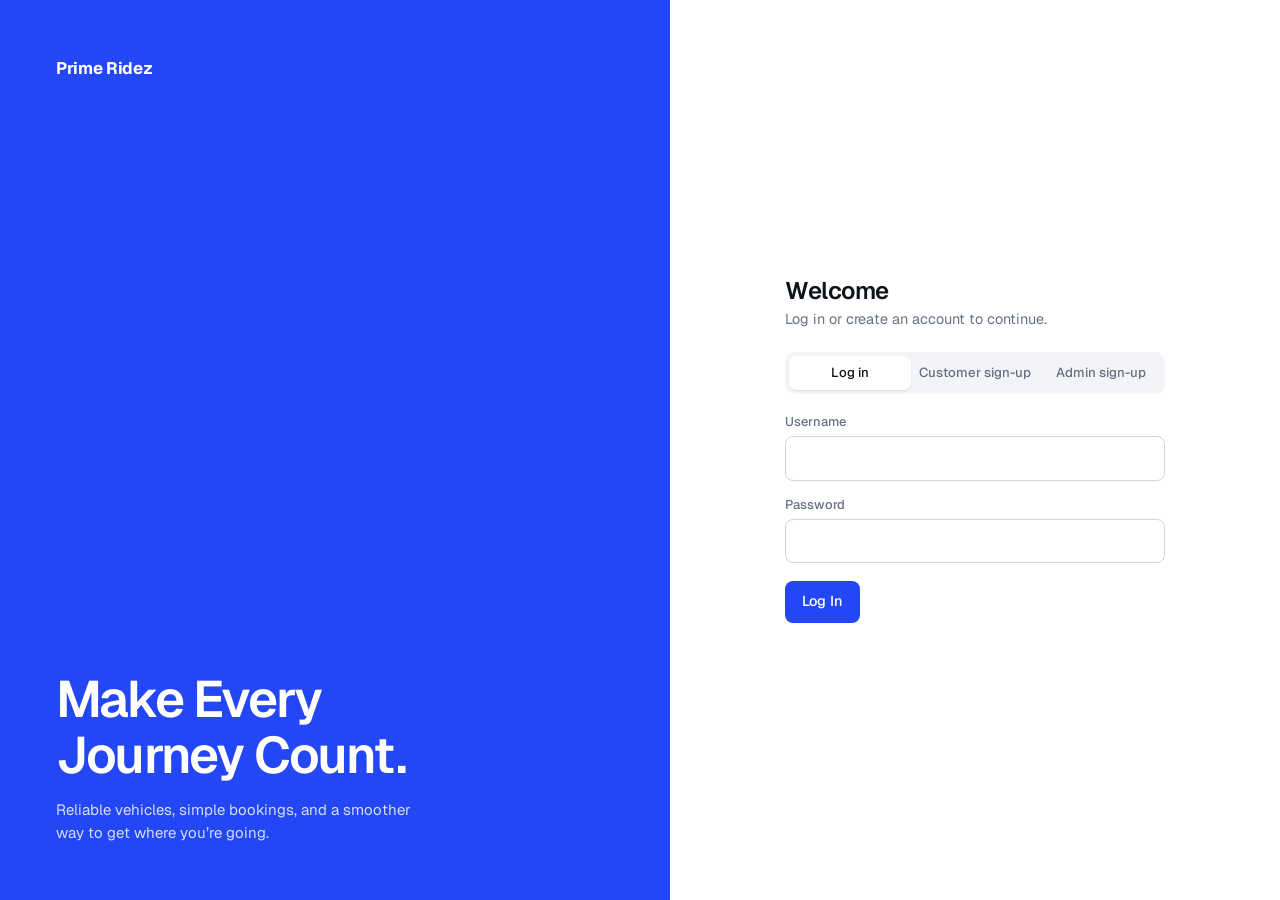
==== frontend/bookings.html @ 0de1b7b4 "add css + js + dashboard + booking" ====
<!DOCTYPE html>
<html lang="en">
<head>
    <meta charset="UTF-8">
    <meta name="viewport" content="width=device-width, initial-scale=1">
    <title>Bookings — Vehicle Rental System</title>
    <link rel="stylesheet" href="css/style.css">
</head>
<body>
<div class="app-shell" id="app-shell">
    <div class="content">
        <h1>Bookings Management</h1>
        <div id="alert" class="alert hidden"></div>

        <div class="panel">
            <div style="display: flex; justify-content: space-between; align-items: center; margin-bottom: 15px;">
                <h2 style="margin: 0;">All Rentals & Bookings</h2>
                <select id="status-filter" onchange="loadBookings()" style="width: auto; padding: 6px 12px;">
                    <option value="ALL">All Statuses</option>
                    <option value="CONFIRMED">Confirmed</option>
                    <option value="ACTIVE">Active (Picked Up)</option>
                    <option value="RETURNED">Returned</option>
                    <option value="COMPLETED">Completed</option>
                    <option value="CANCELLED">Cancelled</option>
                </select>
            </div>

            <table>
                <thead>
                    <tr>
                        <th class="id">ID</th>
                        <th>Customer</th>
                        <th>Vehicle</th>
                        <th>Dates / Days</th>
                        <th>Total Cost</th>
                        <th>Status</th>
                        <th style="text-align: right;">Action</th>
                    </tr>
                </thead>
                <tbody id="booking-rows"></tbody>
            </table>
            <div id="empty-note" class="empty-note hidden">No bookings found.</div>
        </div>
    </div>
</div>

<script src="js/api.js"></script>
<script src="js/nav.js"></script>
<script>
    renderNav("bookings.html");

    async function loadBookings() {
        const filter = document.getElementById("status-filter").value;
        const { ok, data } = await API.get("/api/bookings");
        if (!ok) return;

        const rows = document.getElementById("booking-rows");
        rows.innerHTML = "";

        const filtered = filter === "ALL" ? data : data.filter(b => b.status === filter);
        document.getElementById("empty-note").classList.toggle("hidden", filtered.length > 0);

        filtered.forEach(r => {
            const tr = document.createElement("tr");
            const pillClass = r.status === "ACTIVE" ? "pill-amber" : 
                             r.status === "CONFIRMED" ? "pill-green" : "pill-muted";

            tr.innerHTML = `
                <td class="id">${r.bookingId || r.id}</td>
                <td><strong>${r.customerName || r.customerId}</strong></td>
                <td>${r.vehicleName || r.vehicleId}</td>
                <td>${r.startDate || ''} (${r.numberOfDays || r.days} days)</td>
                <td>Rs.${(r.totalAmount || r.totalCost || 0).toFixed(2)}</td>
                <td><span class="pill ${pillClass}">${r.status}</span></td>
                <td style="text-align: right;">
                    ${r.status === "ACTIVE" ? `<button class="btn-secondary" onclick="returnVehicle('${r.bookingId || r.id}')">Process Return</button>` : ""}
                    ${r.status === "CONFIRMED" ? `<button class="btn-primary" onclick="pickupVehicle('${r.bookingId || r.id}')">Mark Handed Over</button>` : ""}
                </td>
            `;
            rows.appendChild(tr);
        });
    }

    async function pickupVehicle(bookingId) {
        const { ok, data } = await API.post(`/api/bookings/${bookingId}/pickup`);
        if (ok) {
            showAlert("alert", `Vehicle handed over for booking ${bookingId}.`, "success");
            loadBookings();
        } else {
            showAlert("alert", data.message || "Could not process handover.", "error");
        }
    }

    async function returnVehicle(bookingId) {
        const { ok, data } = await API.post("/api/bookings/return", { bookingId });
        if (ok && data.success) {
            showAlert("alert", `Vehicle returned successfully.`, "success");
            loadBookings();
        } else {
            showAlert("alert", data.message || "Could not process return.", "error");
        }
    }

    loadBookings();
</script>
</body>
</html>
---- frontend/css/style.css ----
@import url('https://fonts.googleapis.com/css2?family=Geist:wght@400;500;600;700&display=swap');

/* Tokens: cool paper, ink, one cobalt accent. IDs are styled as number plates. */
:root {
    --bg: #F2F4F7;
    --surface: #FFFFFF;
    --ink: #0F1419;
    --muted: #667085;
    --line: #E3E7ED;
    --accent: #2447F5;
    --accent-dark: #1A35C4;
    --accent-soft: #E8ECFE;
    --ok: #12795A;     --ok-soft: #DDF3EA;
    --warn: #A15C07;   --warn-soft: #FDEFD3;
    --bad: #C0362C;    --bad-soft: #FBE4E1;
    --font: 'Geist', 'DM Sans', 'Google Sans', system-ui, -apple-system, 'Segoe UI', Roboto, sans-serif;
}

* { box-sizing: border-box; }

body {
    margin: 0;
    font-family: var(--font);
    background: var(--bg);
    color: var(--ink);
    line-height: 1.5;
    font-size: 15px;
    -webkit-font-smoothing: antialiased;
    font-variant-numeric: tabular-nums;
}

h1, h2, h3 { font-weight: 600; letter-spacing: -0.02em; margin: 0 0 .5em; }
h1 { font-size: 1.9rem; line-height: 1.15; margin-bottom: 20px; }
h2 { font-size: 1.05rem; margin-top: 1.4em; }
a { color: var(--accent); }

/* ===== Shell ===== */
.app-shell { display: flex; min-height: 100vh; }

.sidebar {
    width: 232px;
    flex-shrink: 0;
    background: var(--surface);
    border-right: 1px solid var(--line);
    padding: 22px 12px;
    display: flex;
    flex-direction: column;
    position: sticky;
    top: 0;
    height: 100vh;
}
.sidebar .brand {
    font-weight: 700;
    font-size: 1.05rem;
    letter-spacing: -0.02em;
    padding: 0 10px 18px;
}
.sidebar .session {
    margin: 0 4px 14px;
    padding: 10px;
    background: var(--bg);
    border-radius: 8px;
    font-size: .82rem;
    color: var(--muted);
}
.sidebar .session strong { color: var(--ink); font-weight: 600; }

.sidebar nav { display: flex; flex-direction: column; gap: 2px; flex: 1; }
.sidebar nav a {
    color: #3B4350;
    text-decoration: none;
    padding: 8px 10px;
    border-radius: 8px;
    font-size: .92rem;
    font-weight: 500;
}
.sidebar nav a:hover { background: var(--bg); color: var(--ink); }
.sidebar nav a.active { background: var(--accent-soft); color: var(--accent-dark); }

.sidebar .logout {
    margin: 12px 4px 0;
    background: transparent;
    border: 1px solid var(--line);
    color: var(--muted);
}
.sidebar .logout:hover { color: var(--bad); border-color: var(--bad); }

.content { flex: 1; min-width: 0; padding: 40px 44px 60px; max-width: 1040px; }

/* ===== Panels ===== */
.panel {
    background: var(--surface);
    border: 1px solid var(--line);
    border-radius: 12px;
    padding: 22px;
    margin-bottom: 20px;
    overflow-x: auto;
}
.panel h2:first-child { margin-bottom: 14px; }

/* ===== Forms ===== */
label { display: block; font-size: .8rem; font-weight: 500; color: var(--muted); margin: 14px 0 5px; }
input, select {
    width: 100%;
    padding: 10px 12px;
    border: 1px solid #D0D5DD;
    border-radius: 8px;
    font: inherit;
    background: #fff;
    color: var(--ink);
}
input::placeholder { color: #98A2B3; }
input:focus, select:focus, button:focus-visible, a:focus-visible {
    outline: 2px solid var(--accent);
    outline-offset: 1px;
    border-color: var(--accent);
}
.field-row { display: flex; gap: 14px; flex-wrap: wrap; }
.field-row > div { flex: 1; min-width: 140px; }

/* ===== Buttons ===== */
button, .btn {
    display: inline-block;
    padding: 9px 16px;
    border-radius: 8px;
    border: 1px solid transparent;
    font: inherit;
    font-size: .9rem;
    font-weight: 500;
    cursor: pointer;
    text-decoration: none;
    transition: background .15s, border-color .15s;
}
.btn-primary { background: var(--accent); color: #fff; }
.btn-primary:hover { background: var(--accent-dark); }
.btn-secondary { background: #fff; border-color: #D0D5DD; color: var(--ink); padding: 6px 12px; }
.btn-secondary:hover { background: var(--bg); }
.btn-danger { background: #fff; border-color: #F0C4BF; color: var(--bad); padding: 6px 12px; }
.btn-danger:hover { background: var(--bad); border-color: var(--bad); color: #fff; }
.btn-row { margin-top: 18px; display: flex; gap: 10px; }

/* ===== Tables ===== */
table { width: 100%; border-collapse: collapse; font-size: .9rem; }
th {
    text-align: left;
    font-size: .78rem;
    font-weight: 500;
    color: var(--muted);
    padding: 8px 12px;
    border-bottom: 1px solid var(--line);
    white-space: nowrap;
}
td { padding: 12px; border-bottom: 1px solid var(--line); vertical-align: middle; }
tbody tr:last-child td { border-bottom: 0; }
tbody tr:hover td { background: #FAFBFC; }

/* IDs: bold, tracked, set apart from body text like a number plate */
td.id { font-weight: 600; font-size: .82rem; letter-spacing: .08em; color: var(--ink); white-space: nowrap; }
th.id { color: var(--muted); }

/* ===== Pills ===== */
.pill {
    display: inline-flex;
    align-items: center;
    gap: 6px;
    padding: 2px 10px;
    border-radius: 999px;
    font-size: .78rem;
    font-weight: 500;
}
.pill::before { content: ""; width: 6px; height: 6px; border-radius: 50%; background: currentColor; }
.pill-green { background: var(--ok-soft); color: var(--ok); }
.pill-red { background: var(--bad-soft); color: var(--bad); }
.pill-amber { background: var(--warn-soft); color: var(--warn); }

/* ===== Alerts ===== */
.alert { padding: 11px 14px; border-radius: 8px; margin-bottom: 16px; font-size: .9rem; border: 1px solid; }
.alert-error { background: var(--bad-soft); color: var(--bad); border-color: #F3C3BE; }
.alert-success { background: var(--ok-soft); color: var(--ok); border-color: #B7E3D1; }

.hidden { display: none !important; }
.empty-note { color: var(--muted); font-size: .9rem; padding: 8px 0; }
.helper-text { font-size: .8rem; color: var(--muted); margin-top: 8px; }

/* ===== Dashboard stats ===== */
.stats { display: grid; grid-template-columns: repeat(auto-fit, minmax(210px, 1fr)); gap: 14px; margin-bottom: 20px; }
.stat { background: var(--surface); border: 1px solid var(--line); border-radius: 12px; padding: 18px 20px; }
.stat .label { font-size: .82rem; color: var(--muted); }
.stat .value { font-size: 1.7rem; font-weight: 600; letter-spacing: -0.02em; margin-top: 4px; }
.stat .value small { font-size: 1rem; color: var(--muted); font-weight: 500; }
.stat.hero { background: var(--ink); border-color: var(--ink); color: #fff; }
.stat.hero .label { color: #A8B0BE; }

/* ===== Sign-in: split screen ===== */
.auth-wrap { min-height: 100vh; display: grid; grid-template-columns: 1.1fr 1fr; }
.auth-hero {
    background: var(--accent);
    color: #fff;
    padding: 56px;
    display: flex;
    flex-direction: column;
    justify-content: space-between;
}
.auth-hero .mark { font-weight: 700; letter-spacing: -0.02em; font-size: 1.05rem; }
.auth-hero h2 { font-size: clamp(2rem, 4vw, 3.2rem); line-height: 1.08; letter-spacing: -0.035em; max-width: 13ch; margin: 0; }
.auth-hero p { margin: 16px 0 0; max-width: 38ch; color: #D5DCFF; }
.auth-main { display: flex; align-items: center; justify-content: center; padding: 32px; background: var(--surface); }
.auth-card { width: 100%; max-width: 380px; }
.auth-card h1 { font-size: 1.5rem; margin-bottom: 4px; }
.auth-card .sub { color: var(--muted); font-size: .9rem; margin-bottom: 22px; }

.tabs { display: flex; gap: 4px; padding: 4px; background: var(--bg); border-radius: 10px; margin-bottom: 18px; }
.tabs button {
    flex: 1;
    background: none;
    border: 0;
    padding: 7px 4px;
    font-size: .82rem;
    color: var(--muted);
    border-radius: 7px;
}
.tabs button.active { background: #fff; color: var(--ink); box-shadow: 0 1px 2px rgba(16, 24, 40, .1); }

/* ===== Small screens ===== */
@media (max-width: 800px) {
    .app-shell { flex-direction: column; }
    .sidebar { width: 100%; height: auto; position: static; border-right: 0; border-bottom: 1px solid var(--line); padding: 14px 12px; }
    .sidebar nav { flex-direction: row; overflow-x: auto; flex: none; }
    .sidebar nav a { white-space: nowrap; }
    .content { padding: 24px 16px 48px; }
    .auth-wrap { grid-template-columns: 1fr; }
    .auth-hero { padding: 28px; gap: 28px; }
    .auth-hero h2 { font-size: 1.8rem; }
}

@media (prefers-reduced-motion: reduce) { * { transition: none !important; } }
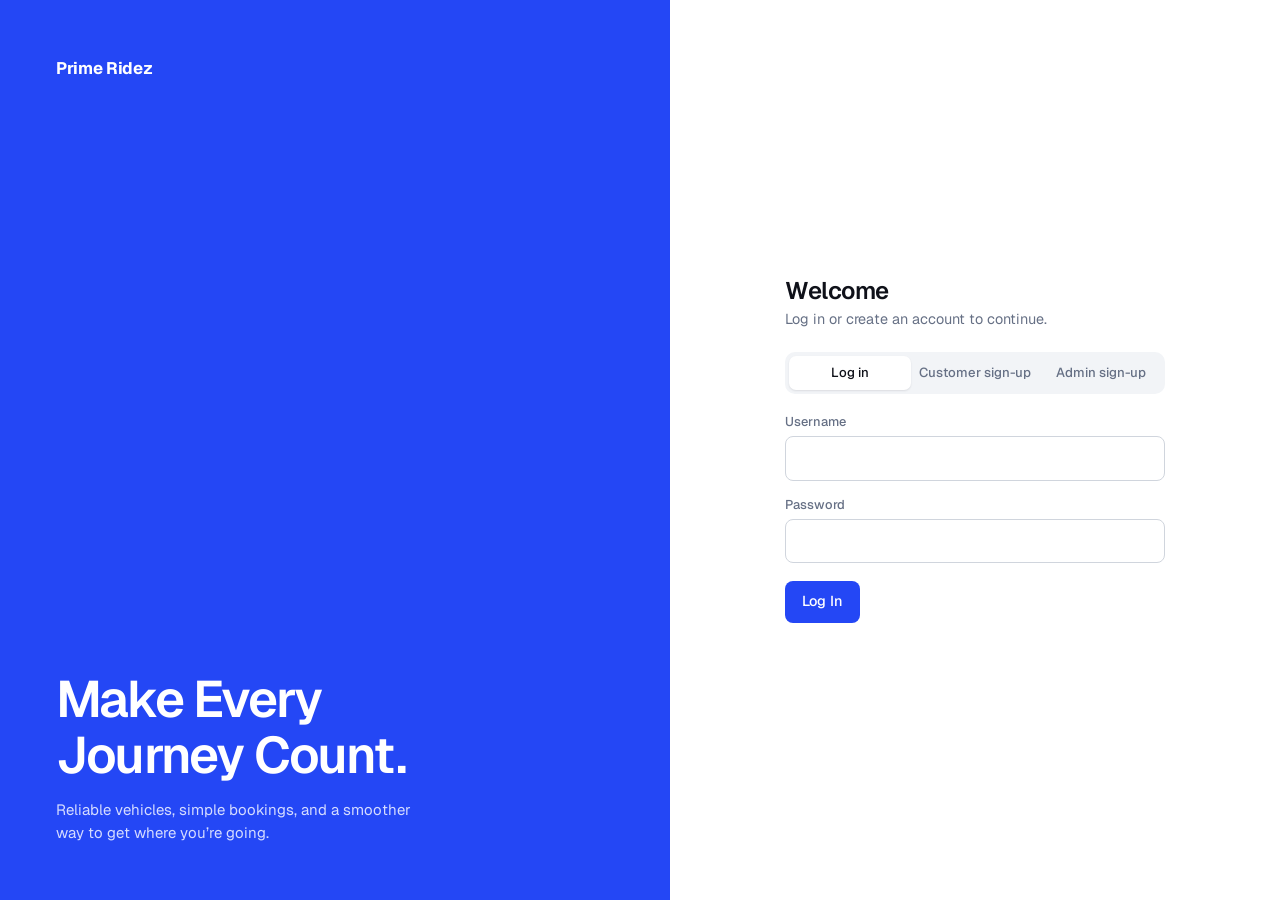
==== commit 5bdcf3c7: "add bookings.html + fines.html + payments.html" ====
--- a/frontend/bookings.html
+++ b/frontend/bookings.html
@@ -1,107 +1,235 @@
 <!DOCTYPE html>
 <html lang="en">
 <head>
-    <meta charset="UTF-8">
-    <meta name="viewport" content="width=device-width, initial-scale=1">
-    <title>Bookings — Vehicle Rental System</title>
-    <link rel="stylesheet" href="css/style.css">
+  <meta charset="UTF-8">
+  <meta name="viewport" content="width=device-width, initial-scale=1">
+  <title>Prime Ridez - Booking</title>
+  <link rel="stylesheet" href="css/style.css">
 </head>
 <body>
 <div class="app-shell" id="app-shell">
-    <div class="content">
-        <h1>Bookings Management</h1>
-        <div id="alert" class="alert hidden"></div>
-
-        <div class="panel">
-            <div style="display: flex; justify-content: space-between; align-items: center; margin-bottom: 15px;">
-                <h2 style="margin: 0;">All Rentals & Bookings</h2>
-                <select id="status-filter" onchange="loadBookings()" style="width: auto; padding: 6px 12px;">
-                    <option value="ALL">All Statuses</option>
-                    <option value="CONFIRMED">Confirmed</option>
-                    <option value="ACTIVE">Active (Picked Up)</option>
-                    <option value="RETURNED">Returned</option>
-                    <option value="COMPLETED">Completed</option>
-                    <option value="CANCELLED">Cancelled</option>
-                </select>
-            </div>
-
-            <table>
-                <thead>
-                    <tr>
-                        <th class="id">ID</th>
-                        <th>Customer</th>
-                        <th>Vehicle</th>
-                        <th>Dates / Days</th>
-                        <th>Total Cost</th>
-                        <th>Status</th>
-                        <th style="text-align: right;">Action</th>
-                    </tr>
-                </thead>
-                <tbody id="booking-rows"></tbody>
-            </table>
-            <div id="empty-note" class="empty-note hidden">No bookings found.</div>
-        </div>
+  <div class="content">
+    <h1>Bookings</h1>
+    <div id="alert" class="alert hidden"></div>
+
+    <div class="panel">
+      <div class="toolbar">
+        <h2 id="table-title">All Rentals &amp; Bookings</h2>
+        <select id="status-filter" onchange="renderBookings()">
+          <option value="ALL">All Statuses</option>
+          <option value="CONFIRMED">Confirmed (not collected)</option>
+          <option value="ACTIVE">Active (picked up)</option>
+          <option value="RETURNED">Returned</option>
+          <option value="CANCELLED">Cancelled</option>
+        </select>
+      </div>
+
+      <table>
+        <thead>
+        <tr>
+          <th class="id">ID</th>
+          <th>Customer</th>
+          <th>Vehicle</th>
+          <th>Dates / Days</th>
+          <th>Total Cost</th>
+          <th>Status</th>
+          <th style="text-align: right;">Action</th>
+        </tr>
+        </thead>
+        <tbody id="booking-rows"></tbody>
+      </table>
+      <div id="empty-note" class="empty-note hidden">No bookings found.</div>
     </div>
+  </div>
+</div>
+
+<!-- Edit booking -->
+<div id="edit-modal" class="modal-overlay hidden">
+  <div class="modal-body">
+    <h2 id="edit-title">Edit booking</h2>
+    <form id="form-edit">
+      <input type="hidden" id="e-id">
+      <div class="field-row">
+        <div><label>Start Date</label><input type="date" id="e-start" required></div>
+        <div><label>Days</label><input type="number" id="e-days" min="1" required></div>
+      </div>
+      <div class="helper-text">The price is recalculated from the vehicle's daily rate, and the payment is adjusted to match.</div>
+      <div class="btn-row">
+        <button type="button" class="btn-secondary" onclick="closeModal('edit-modal')">Cancel</button>
+        <button type="submit" class="btn-primary">Save changes</button>
+      </div>
+    </form>
+  </div>
+</div>
+
+<!-- Process return (admin) -->
+<div id="return-modal" class="modal-overlay hidden">
+  <div class="modal-body">
+    <h2 id="return-title">Process return</h2>
+    <form id="form-return">
+      <input type="hidden" id="r-id">
+      <div class="helper-text" style="margin-top:0">If the vehicle is returned after its end date, a late fine is added automatically (50% of the daily rate per late day).</div>
+      <label>Damage charge (Rs.) — optional</label>
+      <input type="number" step="0.01" min="0" id="r-damage" placeholder="0.00">
+      <label>Damage notes</label>
+      <input type="text" id="r-note" placeholder="e.g. Scratched rear bumper">
+      <div class="btn-row">
+        <button type="button" class="btn-secondary" onclick="closeModal('return-modal')">Cancel</button>
+        <button type="submit" class="btn-primary">Confirm return</button>
+      </div>
+    </form>
+  </div>
 </div>
 
 <script src="js/api.js"></script>
 <script src="js/nav.js"></script>
 <script>
-    renderNav("bookings.html");
-
-    async function loadBookings() {
-        const filter = document.getElementById("status-filter").value;
-        const { ok, data } = await API.get("/api/bookings");
-        if (!ok) return;
-
-        const rows = document.getElementById("booking-rows");
-        rows.innerHTML = "";
-
-        const filtered = filter === "ALL" ? data : data.filter(b => b.status === filter);
-        document.getElementById("empty-note").classList.toggle("hidden", filtered.length > 0);
-
-        filtered.forEach(r => {
-            const tr = document.createElement("tr");
-            const pillClass = r.status === "ACTIVE" ? "pill-amber" : 
-                             r.status === "CONFIRMED" ? "pill-green" : "pill-muted";
-
-            tr.innerHTML = `
-                <td class="id">${r.bookingId || r.id}</td>
-                <td><strong>${r.customerName || r.customerId}</strong></td>
-                <td>${r.vehicleName || r.vehicleId}</td>
-                <td>${r.startDate || ''} (${r.numberOfDays || r.days} days)</td>
-                <td>Rs.${(r.totalAmount || r.totalCost || 0).toFixed(2)}</td>
-                <td><span class="pill ${pillClass}">${r.status}</span></td>
-                <td style="text-align: right;">
-                    ${r.status === "ACTIVE" ? `<button class="btn-secondary" onclick="returnVehicle('${r.bookingId || r.id}')">Process Return</button>` : ""}
-                    ${r.status === "CONFIRMED" ? `<button class="btn-primary" onclick="pickupVehicle('${r.bookingId || r.id}')">Mark Handed Over</button>` : ""}
-                </td>
+  renderNav("bookings.html");
+  const user = Session.get();
+  const isAdmin = user.role === "ADMIN";
+  let bookings = [];
+
+  if (!isAdmin) document.getElementById("table-title").textContent = "My Bookings";
+
+  const PILL = { CONFIRMED: "pill-green", ACTIVE: "pill-amber", RETURNED: "pill-muted", CANCELLED: "pill-red" };
+
+  async function loadBookings() {
+    const { ok, data } = await API.get("/api/bookings");
+    if (!ok) return;
+    bookings = data;
+    renderBookings();
+  }
+
+  function actionsFor(r) {
+    const id = esc(r.id);
+    const b = [];
+    if (r.status === "CONFIRMED") {
+      if (isAdmin) b.push(`<button class="btn-primary" onclick="pickupVehicle('${id}')">Hand Over</button>`);
+      b.push(`<button class="btn-secondary" onclick="openEdit('${id}')">Edit</button>`);
+      b.push(`<button class="btn-warn" onclick="cancelBooking('${id}')">Cancel</button>`);
+    }
+    if (r.status === "ACTIVE" && isAdmin) {
+      b.push(`<button class="btn-secondary" onclick="openReturn('${id}')">Process Return</button>`);
+    }
+    if ((r.status === "CANCELLED" || r.status === "RETURNED") && isAdmin) {
+      b.push(`<button class="btn-danger" onclick="deleteBooking('${id}')">Delete</button>`);
+    }
+    return `<div class="actions">${b.join("")}</div>`;
+  }
+
+  function renderBookings() {
+    const filter = document.getElementById("status-filter").value;
+    const rows = document.getElementById("booking-rows");
+    rows.innerHTML = "";
+
+    const filtered = filter === "ALL" ? bookings : bookings.filter(b => b.status === filter);
+    document.getElementById("empty-note").classList.toggle("hidden", filtered.length > 0);
+
+    filtered.forEach(r => {
+      const tr = document.createElement("tr");
+      const dates = r.startDate ? `${esc(r.startDate)} → ${esc(endDate(r.startDate, r.days))}` : "—";
+      tr.innerHTML = `
+                <td class="id">${esc(r.id)}</td>
+                <td><strong>${esc(r.customerName || r.customerId)}</strong></td>
+                <td>${esc(r.vehicleName || r.vehicleId)}</td>
+                <td>${dates}<div class="helper-text" style="margin-top:0">${esc(r.days)} day(s)</div></td>
+                <td>${money(r.totalCost)}</td>
+                <td><span class="pill ${PILL[r.status] || "pill-muted"}">${esc(r.status)}</span></td>
+                <td>${actionsFor(r)}</td>
             `;
-            rows.appendChild(tr);
-        });
-    }
-
-    async function pickupVehicle(bookingId) {
-        const { ok, data } = await API.post(`/api/bookings/${bookingId}/pickup`);
-        if (ok) {
-            showAlert("alert", `Vehicle handed over for booking ${bookingId}.`, "success");
-            loadBookings();
-        } else {
-            showAlert("alert", data.message || "Could not process handover.", "error");
-        }
-    }
-
-    async function returnVehicle(bookingId) {
-        const { ok, data } = await API.post("/api/bookings/return", { bookingId });
-        if (ok && data.success) {
-            showAlert("alert", `Vehicle returned successfully.`, "success");
-            loadBookings();
-        } else {
-            showAlert("alert", data.message || "Could not process return.", "error");
-        }
-    }
-
-    loadBookings();
+      rows.appendChild(tr);
+    });
+  }
+
+  async function pickupVehicle(id) {
+    const { ok, data } = await API.post("/api/bookings/pickup", { bookingId: id });
+    if (ok) {
+      showAlert("alert", `Vehicle handed over for booking ${id}.`, "success");
+      loadBookings();
+    } else {
+      showAlert("alert", data.message || "Could not process handover.", "error");
+    }
+  }
+
+  // ----- edit -----
+  function openEdit(id) {
+    const r = bookings.find(x => x.id === id);
+    if (!r) return;
+    document.getElementById("edit-title").textContent = `Edit booking ${r.id}`;
+    document.getElementById("e-id").value = r.id;
+    document.getElementById("e-start").value = r.startDate || new Date().toISOString().split("T")[0];
+    document.getElementById("e-days").value = r.days;
+    openModal("edit-modal");
+  }
+
+  document.getElementById("form-edit").addEventListener("submit", async (e) => {
+    e.preventDefault();
+    const { ok, data } = await API.post("/api/bookings/update", {
+      bookingId: document.getElementById("e-id").value,
+      startDate: document.getElementById("e-start").value,
+      days: document.getElementById("e-days").value,
+    });
+    closeModal("edit-modal");
+    if (ok && data.success) {
+      showAlert("alert", `Booking updated. New total: ${money(data.rental.totalCost)}.`, "success");
+      loadBookings();
+    } else {
+      showAlert("alert", data.message || "Could not update booking.", "error");
+    }
+  });
+
+  // ----- cancel -----
+  async function cancelBooking(id) {
+    if (!confirm("Cancel booking " + id + "? The payment will be marked as refunded.")) return;
+    const { ok, data } = await API.post("/api/bookings/cancel", { bookingId: id });
+    if (ok && data.success) {
+      showAlert("alert", `Booking ${id} cancelled and refunded.`, "success");
+      loadBookings();
+    } else {
+      showAlert("alert", data.message || "Could not cancel booking.", "error");
+    }
+  }
+
+  // ----- return -----
+  function openReturn(id) {
+    document.getElementById("return-title").textContent = `Process return — ${id}`;
+    document.getElementById("r-id").value = id;
+    document.getElementById("r-damage").value = "";
+    document.getElementById("r-note").value = "";
+    openModal("return-modal");
+  }
+
+  document.getElementById("form-return").addEventListener("submit", async (e) => {
+    e.preventDefault();
+    const { ok, data } = await API.post("/api/bookings/return", {
+      bookingId: document.getElementById("r-id").value,
+      damageAmount: document.getElementById("r-damage").value,
+      damageNote: document.getElementById("r-note").value.trim(),
+    });
+    closeModal("return-modal");
+    if (ok && data.success) {
+      let msg = "Vehicle returned successfully.";
+      if (data.fineCount > 0) msg += ` ${data.fineCount} fine(s) added, total ${money(data.fineTotal)} (see Fines).`;
+      showAlert("alert", msg, "success");
+      loadBookings();
+    } else {
+      showAlert("alert", data.message || "Could not process return.", "error");
+    }
+  });
+
+  // ----- delete -----
+  async function deleteBooking(id) {
+    if (!confirm("Delete booking " + id + " together with its payments and fines? This cannot be undone.")) return;
+    const { ok, data } = await API.post("/api/bookings/delete", { bookingId: id });
+    if (ok && data.success) {
+      showAlert("alert", `Booking ${id} deleted.`, "success");
+      loadBookings();
+    } else {
+      showAlert("alert", data.message || "Could not delete booking.", "error");
+    }
+  }
+
+  loadBookings();
 </script>
 </body>
-</html>+</html>
--- a/frontend/css/style.css
+++ b/frontend/css/style.css
@@ -1,10 +1,9 @@
 @import url('https://fonts.googleapis.com/css2?family=Geist:wght@400;500;600;700&display=swap');
 
-/* Tokens: cool paper, ink, one cobalt accent. IDs are styled as number plates. */
 :root {
     --bg: #F2F4F7;
     --surface: #FFFFFF;
-    --ink: #0F1419;
+    --ink: #0f1119;
     --muted: #667085;
     --line: #E3E7ED;
     --accent: #2447F5;
@@ -16,7 +15,9 @@
     --font: 'Geist', 'DM Sans', 'Google Sans', system-ui, -apple-system, 'Segoe UI', Roboto, sans-serif;
 }
 
-* { box-sizing: border-box; }
+* { 
+    box-sizing: border-box; 
+}
 
 body {
     margin: 0;
@@ -29,13 +30,33 @@
     font-variant-numeric: tabular-nums;
 }
 
-h1, h2, h3 { font-weight: 600; letter-spacing: -0.02em; margin: 0 0 .5em; }
-h1 { font-size: 1.9rem; line-height: 1.15; margin-bottom: 20px; }
-h2 { font-size: 1.05rem; margin-top: 1.4em; }
-a { color: var(--accent); }
+h1, h2, h3 { 
+    font-weight: 600; 
+    letter-spacing: -0.02em; 
+    margin: 0 0 .5em; 
+}
+
+h1 { 
+    font-size: 1.9rem; 
+    line-height: 1.15; 
+    margin-bottom: 20px; 
+}
+
+h2 { 
+    font-size: 
+    1.05rem; 
+    margin-top: 1.4em; 
+}
+
+a { 
+    color: var(--accent); 
+}
 
 /* ===== Shell ===== */
-.app-shell { display: flex; min-height: 100vh; }
+.app-shell { 
+    display: flex; 
+    min-height: 100vh; 
+}
 
 .sidebar {
     width: 232px;
@@ -49,12 +70,14 @@
     top: 0;
     height: 100vh;
 }
+
 .sidebar .brand {
     font-weight: 700;
     font-size: 1.05rem;
     letter-spacing: -0.02em;
     padding: 0 10px 18px;
 }
+
 .sidebar .session {
     margin: 0 4px 14px;
     padding: 10px;
@@ -63,9 +86,18 @@
     font-size: .82rem;
     color: var(--muted);
 }
-.sidebar .session strong { color: var(--ink); font-weight: 600; }
-
-.sidebar nav { display: flex; flex-direction: column; gap: 2px; flex: 1; }
+
+.sidebar .session strong { 
+    color: var(--ink); 
+    font-weight: 600; 
+}
+
+.sidebar nav { 
+    display: flex; 
+    flex-direction: column; 
+    gap: 2px; 
+    flex: 1; 
+}
 .sidebar nav a {
     color: #3B4350;
     text-decoration: none;
@@ -74,8 +106,14 @@
     font-size: .92rem;
     font-weight: 500;
 }
-.sidebar nav a:hover { background: var(--bg); color: var(--ink); }
-.sidebar nav a.active { background: var(--accent-soft); color: var(--accent-dark); }
+.sidebar nav a:hover { 
+    background: var(--bg); 
+    color: var(--ink); 
+}
+.sidebar nav a.active { 
+    background: var(--accent-soft); 
+    color: var(--accent-dark); 
+}
 
 .sidebar .logout {
     margin: 12px 4px 0;
@@ -83,9 +121,17 @@
     border: 1px solid var(--line);
     color: var(--muted);
 }
-.sidebar .logout:hover { color: var(--bad); border-color: var(--bad); }
-
-.content { flex: 1; min-width: 0; padding: 40px 44px 60px; max-width: 1040px; }
+.sidebar .logout:hover { 
+    color: var(--bad); 
+    border-color: var(--bad); 
+}
+
+.content { 
+    flex: 1; 
+    min-width: 0; 
+    padding: 40px 44px 60px; 
+    max-width: 1040px; 
+}
 
 /* ===== Panels ===== */
 .panel {
@@ -99,7 +145,12 @@
 .panel h2:first-child { margin-bottom: 14px; }
 
 /* ===== Forms ===== */
-label { display: block; font-size: .8rem; font-weight: 500; color: var(--muted); margin: 14px 0 5px; }
+label { display: block; 
+    font-size: .8rem; 
+    font-weight: 500; 
+    color: var(--muted); 
+    margin: 14px 0 5px; }
+
 input, select {
     width: 100%;
     padding: 10px 12px;
@@ -109,14 +160,24 @@
     background: #fff;
     color: var(--ink);
 }
-input::placeholder { color: #98A2B3; }
+
+input::placeholder { 
+    color: #98A2B3; 
+}
+
 input:focus, select:focus, button:focus-visible, a:focus-visible {
     outline: 2px solid var(--accent);
     outline-offset: 1px;
     border-color: var(--accent);
 }
-.field-row { display: flex; gap: 14px; flex-wrap: wrap; }
-.field-row > div { flex: 1; min-width: 140px; }
+.field-row { display: flex; 
+    gap: 14px; 
+    flex-wrap: wrap; 
+}
+.field-row > div { 
+    flex: 1; 
+    min-width: 140px; 
+}
 
 /* ===== Buttons ===== */
 button, .btn {
@@ -131,6 +192,7 @@
     text-decoration: none;
     transition: background .15s, border-color .15s;
 }
+
 .btn-primary { background: var(--accent); color: #fff; }
 .btn-primary:hover { background: var(--accent-dark); }
 .btn-secondary { background: #fff; border-color: #D0D5DD; color: var(--ink); padding: 6px 12px; }
@@ -168,19 +230,50 @@
     font-size: .78rem;
     font-weight: 500;
 }
-.pill::before { content: ""; width: 6px; height: 6px; border-radius: 50%; background: currentColor; }
-.pill-green { background: var(--ok-soft); color: var(--ok); }
-.pill-red { background: var(--bad-soft); color: var(--bad); }
-.pill-amber { background: var(--warn-soft); color: var(--warn); }
+
+/* .pill::before { content: ""; width: 6px; height: 6px; border-radius: 50%; background: currentColor; } */
+.pill-green { 
+    background: var(--ok-soft); 
+    color: var(--ok); 
+}
+.pill-red { 
+    background: var(--bad-soft); 
+    color: var(--bad); 
+}
+.pill-amber { background: var(--warn-soft); 
+    color: var(--warn); 
+}
 
 /* ===== Alerts ===== */
-.alert { padding: 11px 14px; border-radius: 8px; margin-bottom: 16px; font-size: .9rem; border: 1px solid; }
-.alert-error { background: var(--bad-soft); color: var(--bad); border-color: #F3C3BE; }
-.alert-success { background: var(--ok-soft); color: var(--ok); border-color: #B7E3D1; }
+.alert { 
+    padding: 11px 14px; 
+    border-radius: 8px; 
+    margin-bottom: 16px; 
+    font-size: .9rem; 
+    border: 1px solid; 
+}
+.alert-error { 
+    background: var(--bad-soft); 
+    color: var(--bad); 
+    border-color: #F3C3BE; 
+}
+.alert-success { 
+    background: var(--ok-soft); 
+    color: var(--ok); 
+    border-color: #B7E3D1; 
+}
 
 .hidden { display: none !important; }
-.empty-note { color: var(--muted); font-size: .9rem; padding: 8px 0; }
-.helper-text { font-size: .8rem; color: var(--muted); margin-top: 8px; }
+.empty-note { 
+    color: var(--muted); 
+    font-size: .9rem; 
+    padding: 8px 0; 
+}
+.helper-text { 
+    font-size: .8rem; 
+    color: var(--muted); 
+    margin-top: 8px; 
+}
 
 /* ===== Dashboard stats ===== */
 .stats { display: grid; grid-template-columns: repeat(auto-fit, minmax(210px, 1fr)); gap: 14px; margin-bottom: 20px; }
@@ -192,7 +285,11 @@
 .stat.hero .label { color: #A8B0BE; }
 
 /* ===== Sign-in: split screen ===== */
-.auth-wrap { min-height: 100vh; display: grid; grid-template-columns: 1.1fr 1fr; }
+.auth-wrap { 
+    min-height: 100vh; 
+    display: grid; 
+    grid-template-columns: 1.1fr 1fr; 
+}
 .auth-hero {
     background: var(--accent);
     color: #fff;
@@ -201,6 +298,7 @@
     flex-direction: column;
     justify-content: space-between;
 }
+
 .auth-hero .mark { font-weight: 700; letter-spacing: -0.02em; font-size: 1.05rem; }
 .auth-hero h2 { font-size: clamp(2rem, 4vw, 3.2rem); line-height: 1.08; letter-spacing: -0.035em; max-width: 13ch; margin: 0; }
 .auth-hero p { margin: 16px 0 0; max-width: 38ch; color: #D5DCFF; }
@@ -209,7 +307,15 @@
 .auth-card h1 { font-size: 1.5rem; margin-bottom: 4px; }
 .auth-card .sub { color: var(--muted); font-size: .9rem; margin-bottom: 22px; }
 
-.tabs { display: flex; gap: 4px; padding: 4px; background: var(--bg); border-radius: 10px; margin-bottom: 18px; }
+.tabs { 
+    display: flex; 
+    gap: 4px; 
+    padding: 4px; 
+    background: var(--bg); 
+    border-radius: 10px; 
+    margin-bottom: 18px; 
+}
+
 .tabs button {
     flex: 1;
     background: none;
@@ -219,18 +325,71 @@
     color: var(--muted);
     border-radius: 7px;
 }
-.tabs button.active { background: #fff; color: var(--ink); box-shadow: 0 1px 2px rgba(16, 24, 40, .1); }
-
-/* ===== Small screens ===== */
-@media (max-width: 800px) {
-    .app-shell { flex-direction: column; }
-    .sidebar { width: 100%; height: auto; position: static; border-right: 0; border-bottom: 1px solid var(--line); padding: 14px 12px; }
-    .sidebar nav { flex-direction: row; overflow-x: auto; flex: none; }
-    .sidebar nav a { white-space: nowrap; }
-    .content { padding: 24px 16px 48px; }
-    .auth-wrap { grid-template-columns: 1fr; }
-    .auth-hero { padding: 28px; gap: 28px; }
-    .auth-hero h2 { font-size: 1.8rem; }
-}
-
-@media (prefers-reduced-motion: reduce) { * { transition: none !important; } }+.tabs button.active {
+     background: #fff; 
+     color: var(--ink); 
+     box-shadow: 0 1px 2px rgba(16, 24, 40, .1); 
+    }
+
+     /* ---------- vehicle cards ---------- */
+.vehicle-grid { display: grid; grid-template-columns: repeat(auto-fill, minmax(260px, 1fr)); gap: 18px; margin-top: 15px; }
+.vehicle-card { background: var(--surface); border: 1px solid var(--line); border-radius: 16px; overflow: hidden; display: flex; flex-direction: column; box-shadow: 0 2px 8px rgba(15,20,25,.04); transition: transform .18s ease, box-shadow .18s ease, border-color .18s; }
+.vehicle-card:hover { border-color: #C5CBD6; transform: translateY(-3px); box-shadow: 0 12px 28px rgba(15,20,25,.11); }
+.vehicle-open { display: block; flex: 1; width: 100%; padding: 0; border: 0; border-radius: 0; background: none; color: inherit; font: inherit; text-align: left; cursor: pointer; }
+.vehicle-open:focus-visible { outline-offset: -3px; }
+.vehicle-info { padding: 16px 18px 6px; }
+.vehicle-info h3 { margin: 0; font-size: 1.05rem; }
+.vehicle-info .meta { margin-top: 2px; font-size: .85rem; color: var(--muted); }
+.vehicle-foot { display: flex; align-items: center; justify-content: space-between; gap: 10px; padding: 12px 18px 18px; }
+.vehicle-foot .price { font-size: 1.2rem; font-weight: 600; letter-spacing: -0.02em; }
+.vehicle-foot .price small { display: block; font-size: .8rem; font-weight: 400; color: var(--muted); letter-spacing: 0; }
+.vehicle-foot .btn-primary { flex: none; white-space: nowrap; }
+
+/* image area, shared by card thumbnail and detail view */
+.media { position: relative; aspect-ratio: 4 / 3; overflow: hidden; background: linear-gradient(135deg, var(--bg), #e8ecf3); }
+.media img { display: block; width: 100%; height: 100%; object-fit: cover; transition: transform .35s ease; }
+.vehicle-open:hover .media img { transform: scale(1.03); }
+.chip { position: absolute; left: 10px; top: 10px; padding: 2px 10px; border-radius: 999px; background: rgba(255,255,255,.94); border: 1px solid var(--line); font-size: .78rem; font-weight: 500; }
+
+/* illustration shown until a photo is added: colour follows vehicle type */
+.ph { position: absolute; inset: 0; display: grid; place-items: center; background: var(--ph-bg); --ph-bg: var(--accent-soft); --ph-body: var(--accent); }
+.ph[data-type="VAN"] { --ph-bg: var(--ok-soft); --ph-body: var(--ok); }
+.ph[data-type="MOTORCYCLE"] { --ph-bg: var(--warn-soft); --ph-body: #C77712; }
+.ph svg { width: 86%; height: auto; }
+.ph .ground { fill: var(--ink); opacity: .09; }
+.ph .body { fill: var(--ph-body); }
+.ph .glass { fill: #fff; opacity: .92; }
+.ph .tyre { fill: var(--ink); }
+.ph .rim { fill: #fff; }
+.ph .shade { fill: var(--ink); opacity: .75; }
+.ph .line { fill: none; stroke: var(--ink); stroke-width: 6; stroke-linecap: round; stroke-linejoin: round; }
+.media-note { position: absolute; left: 14px; bottom: 12px; font-size: .78rem; color: var(--muted); }
+
+/* ---------- detail view ---------- */
+body.modal-open { overflow: hidden; }
+.detail { position: relative; display: grid; grid-template-columns: 1.15fr 1fr; width: 100%; max-width: 880px; max-height: 92vh; overflow: auto; background: var(--surface); border-radius: 14px; }
+.detail-media { position: relative; min-height: 340px; background: var(--bg); }
+.detail-media img, .detail-media .ph { position: absolute; inset: 0; width: 100%; height: 100%; }
+.detail-media img { object-fit: cover; }
+.detail-close { position: absolute; top: 10px; right: 10px; z-index: 2; width: 34px; height: 34px; padding: 0; border-radius: 50%; border: 1px solid var(--line); background: #fff; font-size: 1.25rem; line-height: 1; color: var(--ink); }
+.detail-close:hover { background: var(--bg); }
+.detail-info { display: flex; flex-direction: column; padding: 28px 28px 24px; }
+.detail-info h2 { margin: 10px 0 0; font-size: 1.5rem; line-height: 1.15; }
+.detail-info .sub { margin: 4px 0 0; color: var(--muted); font-size: .9rem; }
+.detail-price { margin-top: 16px; font-size: 1.7rem; font-weight: 600; letter-spacing: -0.02em; }
+.detail-price small { font-size: .9rem; font-weight: 400; color: var(--muted); letter-spacing: 0; }
+.facts, .estimate { margin: 16px 0 0; padding: 0; }
+.facts div, .estimate div { display: flex; justify-content: space-between; gap: 12px; padding: 9px 0; border-bottom: 1px solid var(--line); font-size: .92rem; }
+.facts dt, .estimate dt { color: var(--muted); }
+.facts dd, .estimate dd { margin: 0; font-weight: 500; }
+.estimate-title { margin: 20px 0 0; font-size: .9rem; font-weight: 600; }
+.estimate { margin-top: 4px; }
+.detail-info .btn-row { margin-top: auto; padding-top: 22px; justify-content: flex-end; }
+@media (max-width: 720px) {
+    .detail { display: flex; flex-direction: column; }
+    .detail-media { flex: none; min-height: 0; aspect-ratio: 4 / 3; }
+    .detail-info { flex: none; padding: 20px; }
+}
+
+/* ---------- booking + receipt modals (unchanged) ---------- */
+pre.receipt-box { font-family: monospace; background: #f8f9fa; border: 1px solid #e3e7ed; padding: 14px; border-radius: 8px; white-space: pre-wrap; font-size: 0.82rem; }
